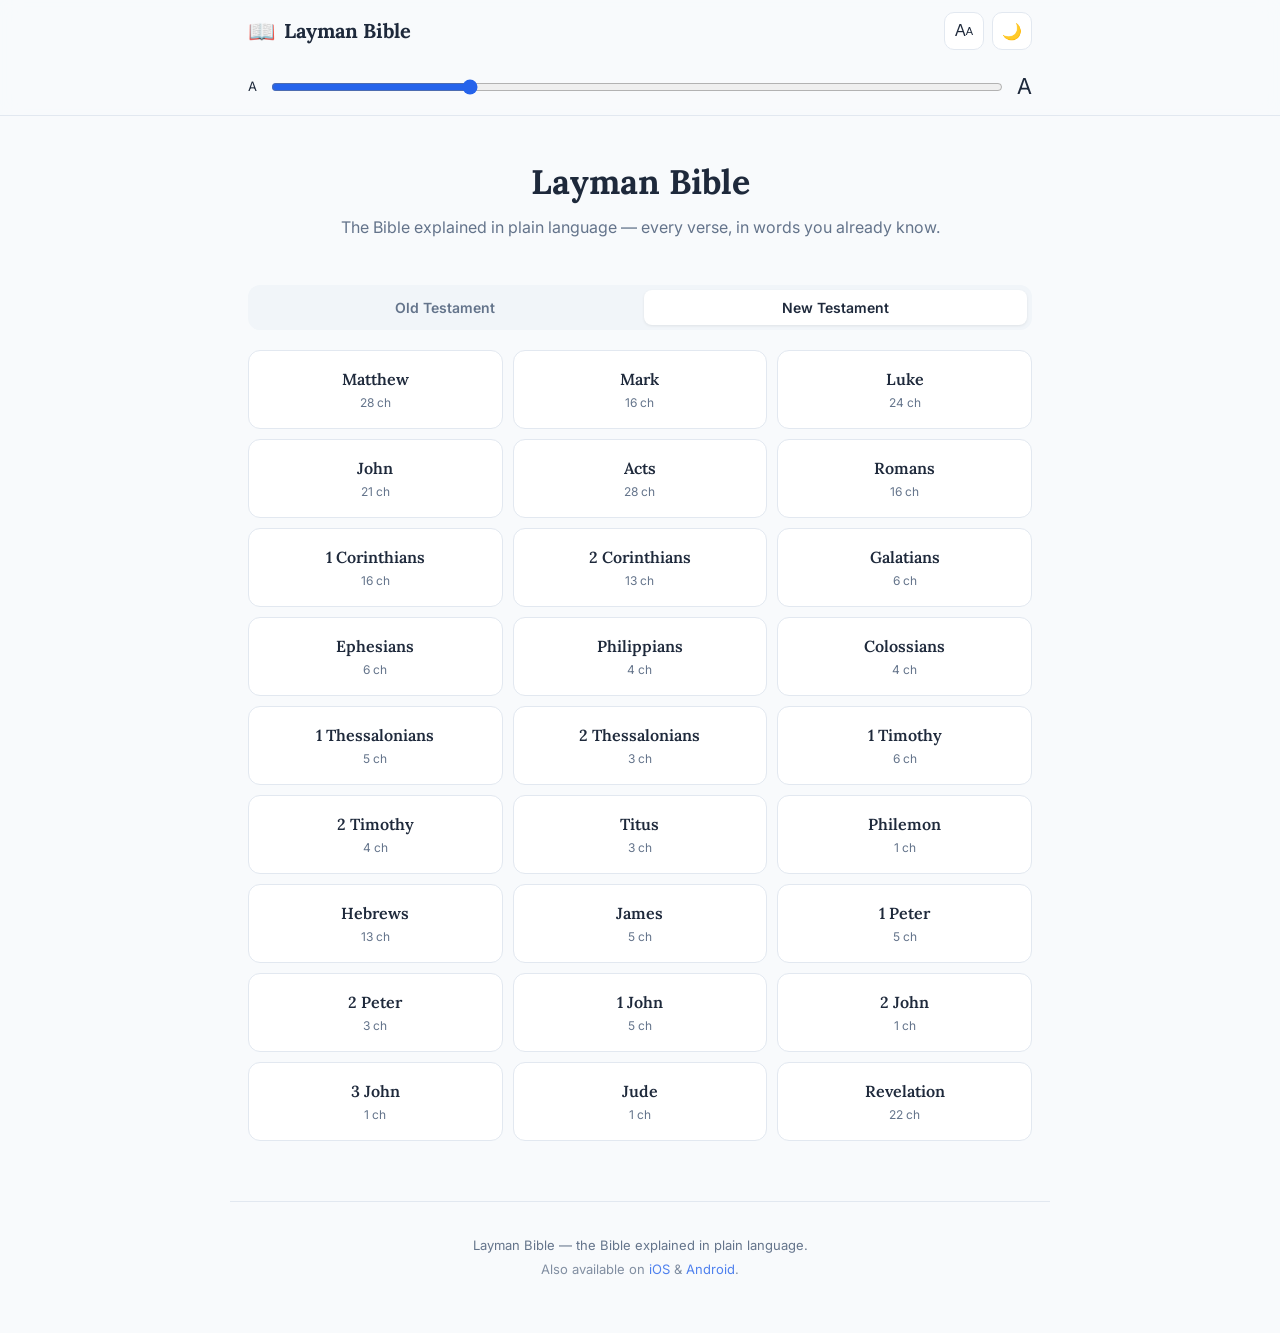
==== index.html @ 69fef1e5 "Layman Bible web reader: static site with full Bible + explainers Co-Authored-By: Claude Opus 4.8 <n" ====
<!DOCTYPE html>
<html lang="en">
<head>
<meta charset="UTF-8">
<meta name="viewport" content="width=device-width, initial-scale=1.0">
<title>Layman Bible — The Bible explained in plain language</title>
<meta name="description" content="Read the Bible with simple, plain-language explanations for every verse, chapter context, cultural notes, cross-references, and word studies.">
<link rel="preconnect" href="https://fonts.googleapis.com">
<link rel="preconnect" href="https://fonts.gstatic.com" crossorigin>
<link href="https://fonts.googleapis.com/css2?family=Lora:ital,wght@0,400;0,600;0,700;1,400&family=Inter:wght@400;500;600;700&display=swap" rel="stylesheet">
<link rel="stylesheet" href="css/styles.css">
</head>
<body>
  <header class="topbar">
    <div class="topbar-inner">
      <a href="#/" class="brand">
        <span class="brand-mark">📖</span>
        <span class="brand-name">Layman Bible</span>
      </a>
      <div class="topbar-actions">
        <button id="fontBtn" class="icon-btn" title="Text size" aria-label="Text size">A<span class="small-a">A</span></button>
        <button id="themeBtn" class="icon-btn" title="Toggle dark mode" aria-label="Toggle dark mode">🌙</button>
      </div>
    </div>
    <div id="fontPanel" class="font-panel" hidden>
      <span class="small">A</span>
      <input id="fontSlider" type="range" min="15" max="30" step="1" value="19">
      <span class="big">A</span>
    </div>
  </header>

  <main id="app" class="app"></main>

  <footer class="footer">
    <p>Layman Bible — the Bible explained in plain language.</p>
    <p class="muted">Also available on <a href="#" id="iosLink">iOS</a> &amp; <a href="#" id="androidLink">Android</a>.</p>
  </footer>

  <script src="js/app.js"></script>
</body>
</html>
---- css/styles.css ----
:root {
  --bg: #f8fafc;
  --surface: #ffffff;
  --surface-2: #f1f5f9;
  --text: #1e293b;
  --text-soft: #64748b;
  --border: #e2e8f0;
  --accent: #2563eb;
  --serif: 'Lora', Georgia, serif;
  --sans: 'Inter', system-ui, -apple-system, sans-serif;
  --verse-size: 19px;

  --c-chapter: #10b981;
  --c-verse: #f59e0b;
  --c-cultural: #ec4899;
  --c-cross: #6366f1;
  --c-then: #8b5cf6;
  --c-word: #0ea5e9;
  --c-person: #8b5cf6;
}
[data-theme="dark"] {
  --bg: #0b0f17;
  --surface: #131a24;
  --surface-2: #1c2531;
  --text: #e2e8f0;
  --text-soft: #94a3b8;
  --border: #2a3645;
  --accent: #60a5fa;
}

* { box-sizing: border-box; }
html, body { margin: 0; padding: 0; }
body {
  background: var(--bg);
  color: var(--text);
  font-family: var(--sans);
  line-height: 1.5;
  -webkit-font-smoothing: antialiased;
}
a { color: var(--accent); text-decoration: none; }
a:hover { text-decoration: underline; }

/* Topbar */
.topbar {
  position: sticky; top: 0; z-index: 50;
  background: color-mix(in srgb, var(--bg) 88%, transparent);
  backdrop-filter: blur(10px);
  border-bottom: 1px solid var(--border);
}
.topbar-inner {
  max-width: 820px; margin: 0 auto; padding: 12px 18px;
  display: flex; align-items: center; justify-content: space-between;
}
.brand { display: flex; align-items: center; gap: 9px; color: var(--text); font-weight: 700; font-size: 20px; }
.brand:hover { text-decoration: none; }
.brand-mark { font-size: 22px; }
.brand-name { font-family: var(--serif); }
.topbar-actions { display: flex; gap: 8px; }
.icon-btn {
  background: var(--surface); border: 1px solid var(--border); color: var(--text);
  width: 40px; height: 38px; border-radius: 10px; cursor: pointer; font-size: 16px;
  display: inline-flex; align-items: center; justify-content: center;
}
.icon-btn:hover { background: var(--surface-2); }
.icon-btn .small-a { font-size: 11px; }
.font-panel {
  max-width: 820px; margin: 0 auto; padding: 8px 18px 12px;
  display: flex; align-items: center; gap: 12px;
}
.font-panel .small { font-size: 13px; } .font-panel .big { font-size: 22px; }
.font-panel input { flex: 1; accent-color: var(--accent); }

/* Layout */
.app { max-width: 820px; margin: 0 auto; padding: 22px 18px 60px; }

/* Home */
.hero { text-align: center; padding: 18px 0 26px; }
.hero h1 { font-family: var(--serif); font-size: 34px; margin: 0 0 8px; }
.hero p { color: var(--text-soft); margin: 0; font-size: 16px; }

.testament-tabs { display: flex; gap: 8px; background: var(--surface-2); padding: 5px; border-radius: 12px; margin: 20px 0; }
.testament-tabs button {
  flex: 1; padding: 9px; border: none; border-radius: 8px; cursor: pointer;
  font-family: var(--sans); font-size: 14px; font-weight: 600; color: var(--text-soft); background: transparent;
}
.testament-tabs button.active { background: var(--surface); color: var(--text); box-shadow: 0 1px 3px rgba(0,0,0,.08); }

.book-grid { display: grid; grid-template-columns: repeat(3, 1fr); gap: 10px; }
@media (max-width: 560px) { .book-grid { grid-template-columns: repeat(2, 1fr); } }
.book-card {
  background: var(--surface); border: 1px solid var(--border); border-radius: 12px;
  padding: 16px 12px; text-align: center; cursor: pointer; color: var(--text);
  transition: transform .08s ease, border-color .15s ease;
}
.book-card:hover { transform: translateY(-2px); border-color: var(--accent); text-decoration: none; }
.book-card .bk-name { font-family: var(--serif); font-weight: 600; font-size: 16px; }
.book-card .bk-ch { color: var(--text-soft); font-size: 12px; margin-top: 3px; }

/* Chapter grid */
.crumbs { color: var(--text-soft); font-size: 14px; margin-bottom: 14px; }
.crumbs a { color: var(--text-soft); }
.page-title { font-family: var(--serif); font-size: 28px; margin: 4px 0 18px; }
.chapter-grid { display: grid; grid-template-columns: repeat(auto-fill, minmax(58px, 1fr)); gap: 9px; }
.chapter-cell {
  aspect-ratio: 1; display: flex; align-items: center; justify-content: center;
  background: var(--surface); border: 1px solid var(--border); border-radius: 10px;
  cursor: pointer; font-weight: 600; color: var(--text); font-size: 16px;
}
.chapter-cell:hover { border-color: var(--accent); color: var(--accent); text-decoration: none; }

/* Reading view */
.reader-nav { display: flex; align-items: center; justify-content: space-between; gap: 10px; margin-bottom: 8px; }
.reader-nav .chap-btn {
  background: var(--surface); border: 1px solid var(--border); color: var(--text);
  padding: 8px 14px; border-radius: 9px; cursor: pointer; font-weight: 600; font-size: 14px;
}
.reader-nav .chap-btn:hover:not(:disabled) { border-color: var(--accent); text-decoration:none; }
.reader-nav .chap-btn:disabled { opacity: .35; cursor: default; }
.reader-title { font-family: var(--serif); font-weight: 700; font-size: 18px; text-align: center; }

.toggle-bar { display: flex; flex-wrap: wrap; gap: 7px; margin: 14px 0 6px; }
.toggle-chip {
  border: 1px solid var(--border); background: var(--surface); color: var(--text-soft);
  padding: 6px 12px; border-radius: 999px; cursor: pointer; font-size: 13px; font-weight: 600;
  display: inline-flex; align-items: center; gap: 6px;
}
.toggle-chip .dot { width: 8px; height: 8px; border-radius: 50%; background: currentColor; }
.toggle-chip[data-on="true"] { color: var(--text); border-color: currentColor; }
.toggle-chip.t-all[data-on="true"] { color: var(--accent); }
.toggle-chip.t-chapter[data-on="true"] { color: var(--c-chapter); }
.toggle-chip.t-verse[data-on="true"] { color: var(--c-verse); }
.toggle-chip.t-cultural[data-on="true"] { color: var(--c-cultural); }
.toggle-chip.t-cross[data-on="true"] { color: var(--c-cross); }
.toggle-chip.t-then[data-on="true"] { color: var(--c-then); }

/* Chapter context card */
.context-card {
  border: 1px solid color-mix(in srgb, var(--c-chapter) 35%, var(--border));
  background: color-mix(in srgb, var(--c-chapter) 8%, var(--surface));
  border-radius: 12px; padding: 14px 16px; margin: 12px 0 6px;
}
.context-card h3 { margin: 0 0 8px; font-size: 14px; color: var(--c-chapter); display:flex; align-items:center; gap:7px; }
.context-card p { margin: 0 0 10px; font-size: 15px; }
.context-themes { display: flex; flex-wrap: wrap; gap: 6px; }
.theme-pill { background: color-mix(in srgb, var(--c-chapter) 16%, transparent); color: var(--c-chapter);
  padding: 3px 10px; border-radius: 999px; font-size: 12px; font-weight: 600; }

/* Verses */
.verses { font-family: var(--serif); font-size: var(--verse-size); line-height: 1.75; margin-top: 14px; }
.verse-num { font-weight: 700; font-size: .72em; vertical-align: super; color: var(--text-soft); margin-right: 2px; }
.verse-text { }
.verse-anno { color: var(--c-person); border-bottom: 1px dashed color-mix(in srgb, var(--c-person) 60%, transparent); cursor: pointer; }
.verse-dot { display:inline-block; width: 7px; height: 7px; border-radius:50%; margin: 0 5px; vertical-align: middle; cursor: pointer; }

/* Explainer cards under verses */
.exp-card { font-family: var(--sans); border-radius: 11px; padding: 12px 14px; margin: 9px 0 4px; font-size: 14.5px; line-height: 1.55; border: 1px solid var(--border); background: var(--surface); }
.exp-card .exp-label { font-size: 11px; font-weight: 700; text-transform: uppercase; letter-spacing: .5px; margin-bottom: 5px; display:flex; align-items:center; gap:6px; }
.exp-verse { border-color: color-mix(in srgb, var(--c-verse) 35%, var(--border)); background: color-mix(in srgb, var(--c-verse) 7%, var(--surface)); }
.exp-verse .exp-label { color: var(--c-verse); }
.exp-cultural { border-color: color-mix(in srgb, var(--c-cultural) 35%, var(--border)); background: color-mix(in srgb, var(--c-cultural) 7%, var(--surface)); }
.exp-cultural .exp-label { color: var(--c-cultural); }
.exp-cross { border-color: color-mix(in srgb, var(--c-cross) 35%, var(--border)); background: color-mix(in srgb, var(--c-cross) 7%, var(--surface)); }
.exp-cross .exp-label { color: var(--c-cross); }
.exp-then { border-color: color-mix(in srgb, var(--c-then) 35%, var(--border)); background: color-mix(in srgb, var(--c-then) 7%, var(--surface)); }
.exp-then .exp-label { color: var(--c-then); }
.exp-then .tn-row { margin-top: 6px; }
.exp-then .tn-row b { color: var(--c-then); }
.exp-cross .xref { margin-top: 7px; }
.exp-cross .xref .ref { font-weight: 700; }

/* Word studies */
.wordstudies { margin: 22px 0 6px; }
.wordstudies h3 { font-size: 13px; text-transform: uppercase; letter-spacing:.5px; color: var(--c-word); margin-bottom: 8px; }
.ws-card { border:1px solid color-mix(in srgb, var(--c-word) 30%, var(--border)); background: color-mix(in srgb, var(--c-word) 7%, var(--surface)); border-radius: 11px; padding: 12px 14px; margin-bottom: 9px; }
.ws-card .ws-head { display:flex; align-items:baseline; gap:8px; flex-wrap:wrap; }
.ws-card .ws-greek { font-family: var(--serif); font-size: 18px; font-weight: 700; }
.ws-card .ws-translit { color: var(--text-soft); font-style: italic; font-size: 13px; }
.ws-card .ws-as { font-size: 13px; } .ws-card .ws-as b { color: var(--c-word); }
.ws-card p { margin: 7px 0 0; font-size: 14px; }

/* Modal (person/place) */
.modal-backdrop { position: fixed; inset: 0; background: rgba(0,0,0,.5); display:flex; align-items:center; justify-content:center; padding: 18px; z-index: 100; }
.modal { background: var(--surface); border-radius: 16px; max-width: 480px; width: 100%; max-height: 80vh; overflow-y: auto; padding: 20px 22px; }
.modal h2 { font-family: var(--serif); margin: 0 0 4px; }
.modal .modal-sub { color: var(--text-soft); font-size: 13px; margin-bottom: 14px; }
.modal .modal-label { font-size: 11px; font-weight: 700; text-transform: uppercase; letter-spacing:.5px; color: var(--c-person); margin: 12px 0 4px; }
.modal p { font-size: 14.5px; margin: 0 0 6px; }
.modal-close { float: right; background: var(--surface-2); border: none; width: 30px; height: 30px; border-radius: 50%; cursor: pointer; font-size: 15px; color: var(--text); }

.loading { text-align: center; color: var(--text-soft); padding: 50px 0; }
.spinner { width: 28px; height: 28px; border: 3px solid var(--border); border-top-color: var(--accent); border-radius: 50%; animation: spin .8s linear infinite; margin: 0 auto 12px; }
@keyframes spin { to { transform: rotate(360deg); } }

.footer { max-width: 820px; margin: 0 auto; padding: 30px 18px 50px; text-align: center; color: var(--text-soft); font-size: 13px; border-top: 1px solid var(--border); }
.footer p { margin: 4px 0; } .muted { opacity: .8; }
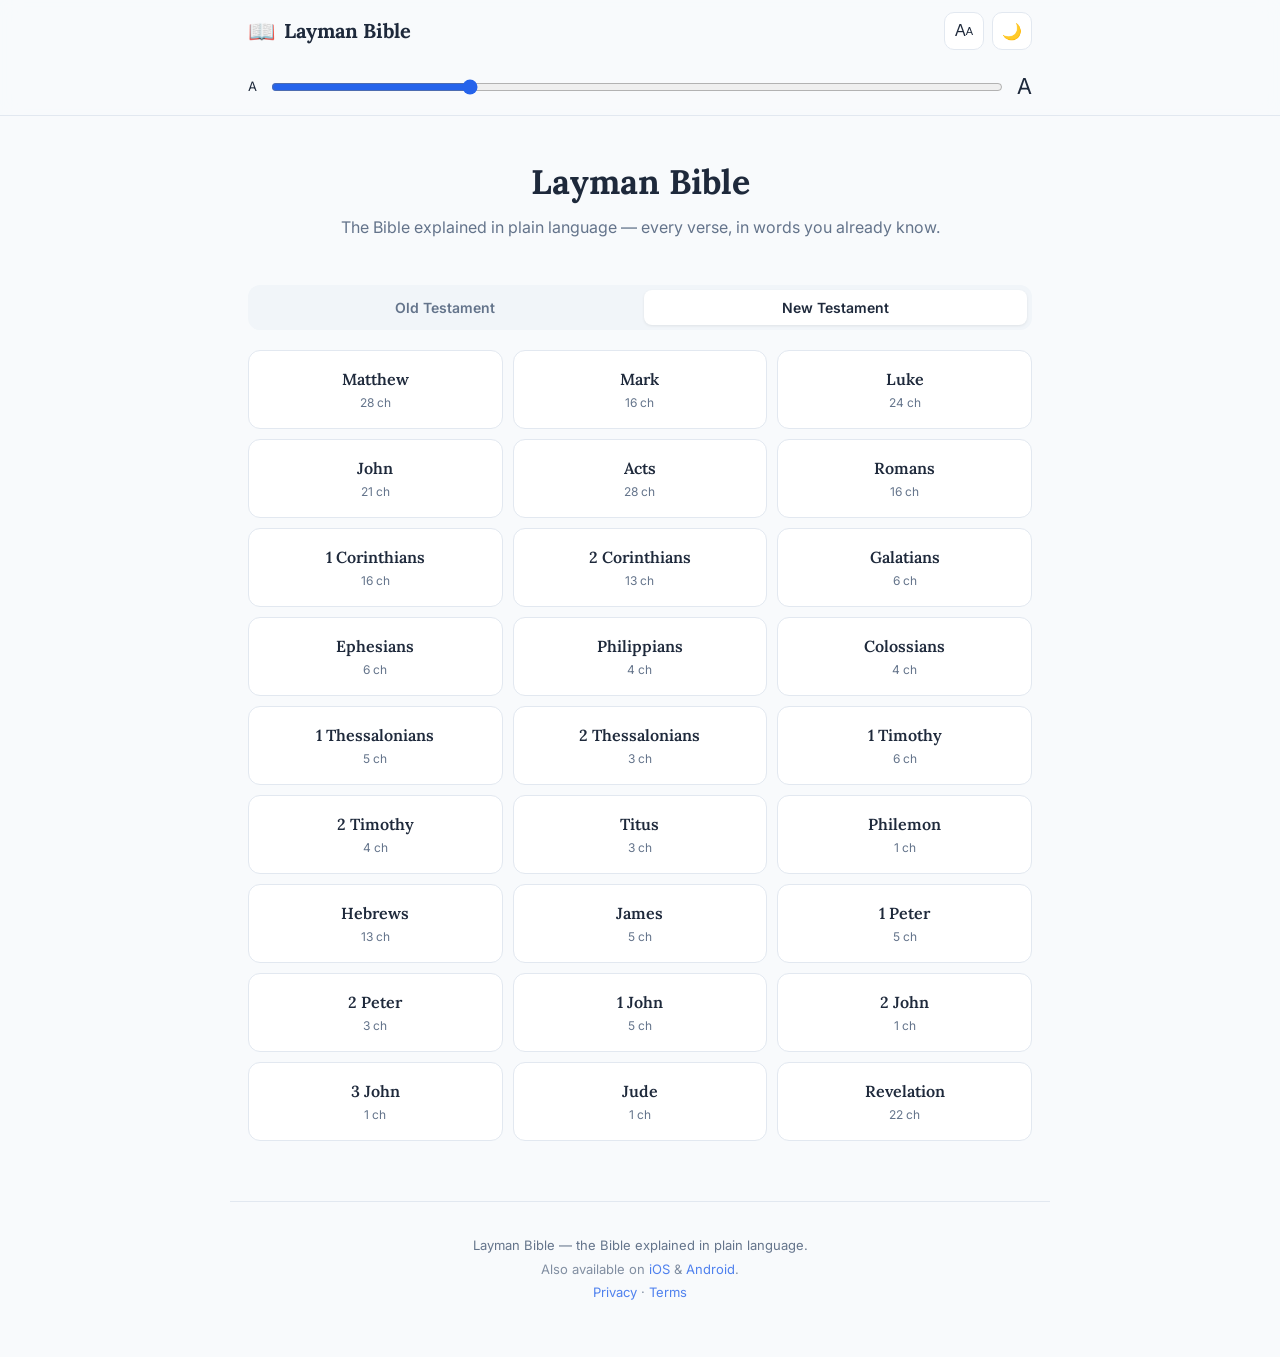
==== commit 9afd740b: "Add Privacy Policy and Terms of Use pages Co-Authored-By: Claude Sonnet 5 <noreply@anthropic.com>" ====
--- a/index.html
+++ b/index.html
@@ -5,6 +5,8 @@
 <meta name="viewport" content="width=device-width, initial-scale=1.0">
 <title>Layman Bible — The Bible explained in plain language</title>
 <meta name="description" content="Read the Bible with simple, plain-language explanations for every verse, chapter context, cultural notes, cross-references, and word studies.">
+<!-- Google AdSense (Auto ads) -->
+<script async src="https://pagead2.googlesyndication.com/pagead/js/adsbygoogle.js?client=ca-pub-4477350402532704" crossorigin="anonymous"></script>
 <link rel="preconnect" href="https://fonts.googleapis.com">
 <link rel="preconnect" href="https://fonts.gstatic.com" crossorigin>
 <link href="https://fonts.googleapis.com/css2?family=Lora:ital,wght@0,400;0,600;0,700;1,400&family=Inter:wght@400;500;600;700&display=swap" rel="stylesheet">
@@ -34,6 +36,7 @@
   <footer class="footer">
     <p>Layman Bible — the Bible explained in plain language.</p>
     <p class="muted">Also available on <a href="#" id="iosLink">iOS</a> &amp; <a href="#" id="androidLink">Android</a>.</p>
+    <p class="muted"><a href="privacy.html">Privacy</a> &middot; <a href="terms.html">Terms</a></p>
   </footer>
 
   <script src="js/app.js"></script>
